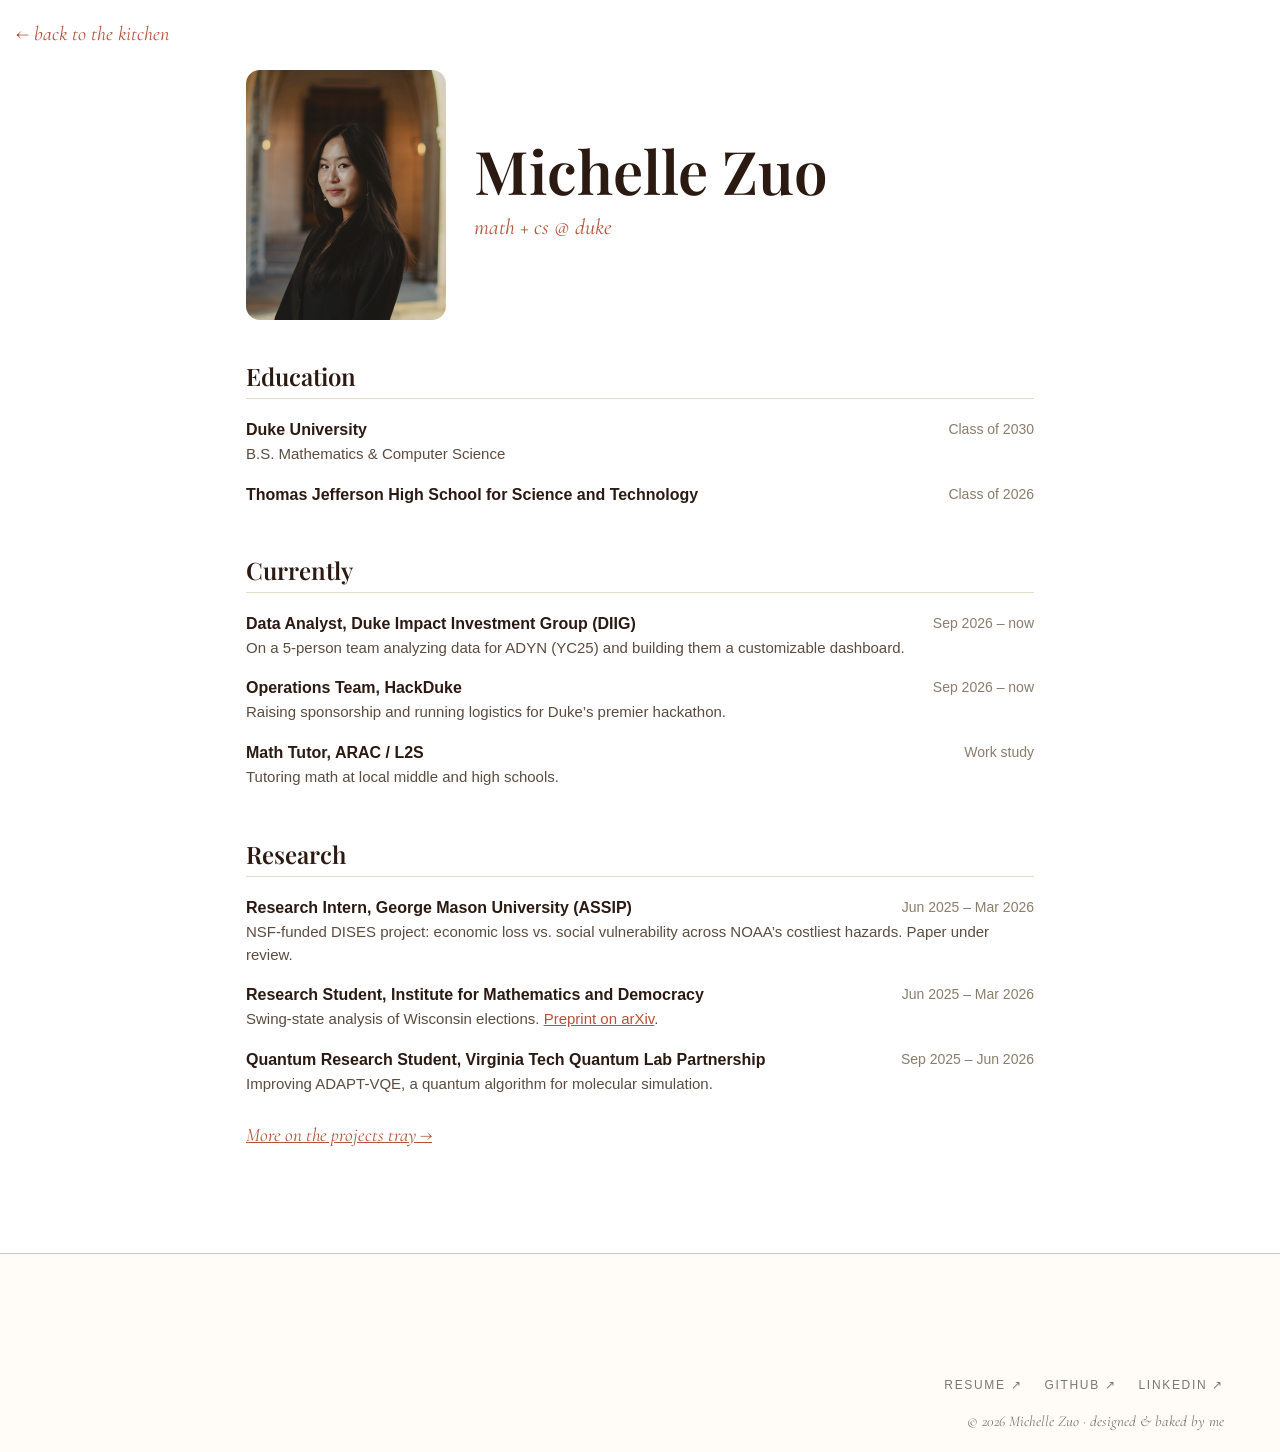
==== about.html @ 6991812d "Autumn window scene; version asset links to beat stale caches Co-Authored-By: Claude Opus 5.5 <norep" ====
<!DOCTYPE html>
<html lang="en">
<head>
  <meta charset="utf-8">
  <meta name="viewport" content="width=device-width, initial-scale=1">
  <title>About · Michelle Zuo</title>
  <link rel="icon" href="data:image/svg+xml,<svg xmlns='http://www.w3.org/2000/svg' viewBox='0 0 100 100'><text y='.9em' font-size='90'>🍪</text></svg>">
  <link rel="preconnect" href="https://fonts.googleapis.com">
  <link rel="preconnect" href="https://fonts.gstatic.com" crossorigin>
  <link href="https://fonts.googleapis.com/css2?family=Cormorant+Garamond:ital,wght@0,400;0,500;1,400;1,500&family=Playfair+Display:ital,wght@0,400;0,600;1,400;1,600&display=swap" rel="stylesheet">
  <link rel="stylesheet" href="css/style.css?v=4">
</head>
<body>
  <a class="back" href="index.html">← back to the kitchen</a>

  <main class="plain">
    <div class="about-top">
      <img class="photo" src="assets/me.jpg" alt="Michelle Zuo standing under the stone arches at Duke" width="800" height="1000">
      <div>
        <h1>Michelle Zuo</h1>
        <p class="kicker">math + cs @ duke</p>
      </div>
    </div>

    <h2>Education</h2>
    <ul class="entries">
      <li>
        <span class="what">Duke University</span>
        <span class="when">Class of 2030</span>
        <span class="detail">B.S. Mathematics &amp; Computer Science</span>
      </li>
      <li>
        <span class="what">Thomas Jefferson High School for Science and Technology</span>
        <span class="when">Class of 2026</span>
      </li>
    </ul>

    <h2>Currently</h2>
    <ul class="entries">
      <li>
        <span class="what">Data Analyst, Duke Impact Investment Group (DIIG)</span>
        <span class="when">Sep 2026 – now</span>
        <span class="detail">On a 5-person team analyzing data for ADYN (YC25) and building them a customizable dashboard.</span>
      </li>
      <li>
        <span class="what">Operations Team, HackDuke</span>
        <span class="when">Sep 2026 – now</span>
        <span class="detail">Raising sponsorship and running logistics for Duke’s premier hackathon.</span>
      </li>
      <li>
        <span class="what">Math Tutor, ARAC / L2S</span>
        <span class="when">Work study</span>
        <span class="detail">Tutoring math at local middle and high schools.</span>
      </li>
    </ul>

    <h2>Research</h2>
    <ul class="entries">
      <li>
        <span class="what">Research Intern, George Mason University (ASSIP)</span>
        <span class="when">Jun 2025 – Mar 2026</span>
        <span class="detail">NSF-funded DISES project: economic loss vs. social vulnerability across NOAA’s costliest hazards. Paper under review.</span>
      </li>
      <li>
        <span class="what">Research Student, Institute for Mathematics and Democracy</span>
        <span class="when">Jun 2025 – Mar 2026</span>
        <span class="detail">Swing-state analysis of Wisconsin elections. <a href="https://arxiv.org/abs/2510.26867" target="_blank" rel="noopener">Preprint on arXiv</a>.</span>
      </li>
      <li>
        <span class="what">Quantum Research Student, Virginia Tech Quantum Lab Partnership</span>
        <span class="when">Sep 2025 – Jun 2026</span>
        <span class="detail">Improving ADAPT-VQE, a quantum algorithm for molecular simulation.</span>
      </li>
    </ul>
    <p class="detail-note"><a href="projects.html">More on the projects tray →</a></p>
  </main>

  <footer class="site-footer">
    <div class="footer-inner">
      <!-- blank for now: drop a drawing in here later, e.g. <img src="assets/footer.png" alt=""> -->
      <div class="footer-art" aria-hidden="true"></div>
      <nav class="footer-links" aria-label="Elsewhere">
        <a href="assets/resume.pdf" target="_blank" rel="noopener">Resume ↗</a>
        <a href="https://github.com/michellezuo" target="_blank" rel="noopener">GitHub ↗</a>
        <a href="https://www.linkedin.com/in/michellezuo/" target="_blank" rel="noopener">LinkedIn ↗</a>
      </nav>
    </div>
    <p class="footer-copy">© 2026 Michelle Zuo · designed &amp; baked by me</p>
  </footer>
</body>
</html>
---- css/style.css ----
/* ---------- shared tokens ---------- */
:root {
  --cream: #f6ecd9;
  --wall: #f2e4c8;
  --plank: #efdfbf;
  --line: #4b2a1c;
  --terracotta: #b4533a;
  --rust: #93402b;
  --olive: #7f7b52;
  --olive-dark: #666240;
  --mustard: #dba54a;
  --night: #2e3a58;
  --wood: #8b5a3c;
  --ink: #2b1a12;
  --paper: #fffaf1;

  --f-display: "Playfair Display", Georgia, serif;
  --f-serif: "Cormorant Garamond", Georgia, serif;
  --f-body: "Helvetica Neue", Helvetica, Arial, sans-serif;
}

* { box-sizing: border-box; }
html, body { margin: 0; }
html { overflow-x: clip; } /* hidden popups shouldn't cause sideways scroll */
body {
  font-family: var(--f-body);
  color: var(--ink);
  background: #fff;
  -webkit-font-smoothing: antialiased;
  min-height: 100vh;
  display: flex;
  flex-direction: column;
}
body > main { flex: 1 0 auto; }
a { color: inherit; }

/* ---------- footer on every page (content above, rule, drawing + links) ---------- */
.site-footer {
  margin-top: 48px;
  border-top: 1px solid rgba(75, 42, 28, .25);
  background: rgba(255, 250, 241, .55);
  -webkit-backdrop-filter: blur(6px);
  backdrop-filter: blur(6px);
  color: rgba(43, 26, 18, .6);
}
.footer-inner {
  max-width: 1200px;
  margin: 0 auto;
  padding: 28px 16px 20px;
  display: flex;
  align-items: flex-end;
  justify-content: space-between;
  gap: 24px;
  flex-wrap: wrap;
}
/* blank spot for a drawing later: drop an <img> in here */
.footer-art {
  flex: 1 1 260px;
  min-height: 110px;
}
.footer-links {
  display: flex;
  gap: 22px;
  font-family: var(--f-body);
  font-size: 12px;
  letter-spacing: .14em;
  text-transform: uppercase;
}
.footer-links a {
  text-decoration: none;
  transition: color .15s;
}
.footer-links a:hover,
.footer-links a:focus-visible { color: var(--ink); text-decoration: underline; text-underline-offset: 4px; }
.footer-copy {
  max-width: 1200px;
  margin: 0 auto;
  padding: 0 16px 22px;
  font-family: var(--f-serif);
  font-style: italic;
  font-size: 15px;
  text-align: right;
}

/* back-to-kitchen link on subpages */
.back {
  display: inline-block;
  margin: 22px 16px 0;
  font-family: var(--f-serif);
  font-style: italic;
  font-size: 20px;
  text-decoration: none;
  color: var(--terracotta);
}
.back:hover { text-decoration: underline; text-underline-offset: 4px; }

/* ---------- landing / kitchen ---------- */
body.kitchen-page { background: var(--cream); }
.hello {
  text-align: center;
  padding: 30px 16px 0;
}
.hello h1 {
  margin: 0;
  font-family: var(--f-display);
  font-weight: 600;
  font-style: italic;
  font-size: clamp(38px, 6vw, 64px);
  color: var(--line);
  letter-spacing: -.01em;
}
.hello p {
  margin: 4px 0 0;
  font-family: var(--f-serif);
  font-style: italic;
  font-size: clamp(18px, 2.2vw, 23px);
  color: var(--rust);
}
.hello .hint {
  margin-top: 6px;
  font-family: var(--f-body);
  font-style: normal;
  font-size: 11px;
  letter-spacing: .18em;
  text-transform: uppercase;
  color: rgba(75, 42, 28, .5);
}
.kitchen-wrap {
  max-width: 1200px;
  width: 100%;
  margin: 12px auto 0;
  padding: 0 16px;
}
.kitchen { width: 100%; height: auto; display: block; }
.kitchen .ol { stroke: var(--line); stroke-width: 3; stroke-linejoin: round; stroke-linecap: round; }
.kitchen .serif { font-family: var(--f-display); font-style: italic; }

/* clickable things in the kitchen */
.hotspot { cursor: pointer; outline: none; }
.hotspot .lift { transition: transform .25s ease; transform-box: fill-box; transform-origin: center bottom; }
.hotspot:hover .lift,
.hotspot:focus-visible .lift { transform: translateY(-6px); }
.hotspot .uline { opacity: 0; transition: opacity .2s; }
.hotspot:hover .uline,
.hotspot:focus-visible .uline { opacity: 1; }

/* oven glow */
.oven-glow { opacity: .15; transition: opacity .35s ease; }
.oven-hot  { opacity: 0; transition: opacity .35s ease; }
#oven:hover .oven-glow, #oven:focus-visible .oven-glow { opacity: 1; }
#oven:hover .oven-hot,  #oven:focus-visible .oven-hot  { opacity: 1; }
.steam path { fill: none; stroke: #fff; stroke-width: 4; stroke-linecap: round; opacity: 0; }
#oven:hover .steam path, #oven:focus-visible .steam path,
#desserts:hover .steam path, #desserts:focus-visible .steam path { animation: steam 2.2s ease-in-out infinite; }
.steam path:nth-child(2) { animation-delay: .5s !important; }
.steam path:nth-child(3) { animation-delay: 1s !important; }
@keyframes steam {
  0%   { opacity: 0; transform: translateY(8px); }
  40%  { opacity: .8; }
  100% { opacity: 0; transform: translateY(-26px); }
}

/* chalkboard brightens on hover */
#desserts .chalk { transition: fill .2s; }
#desserts:hover .chalk, #desserts:focus-visible .chalk { fill: #fff6c9; }

/* autumn leaves */
.leaves path { stroke: rgba(75, 42, 28, .5); stroke-width: .8; animation: leaf linear infinite; }
@keyframes leaf {
  0%   { transform: translate(0, -30px) rotate(0deg); }
  25%  { transform: translate(14px, 50px) rotate(90deg); }
  50%  { transform: translate(-6px, 130px) rotate(200deg); }
  75%  { transform: translate(12px, 210px) rotate(280deg); }
  100% { transform: translate(-4px, 290px) rotate(360deg); }
}

/* sink easter egg */
.water { opacity: 0; transition: opacity .2s; }
#sink.on .water { opacity: 1; }
#sink.on .water line { animation: pour .5s linear infinite; }
@keyframes pour { to { stroke-dashoffset: -24; } }

/* cat tail wiggle */
.tail { transform-box: fill-box; transform-origin: 0% 0%; animation: wag 3s ease-in-out infinite; }
@keyframes wag { 0%,100% { transform: rotate(0); } 50% { transform: rotate(8deg); } }

/* text menu for small screens / screen readers */
.menu-list {
  display: none;
  list-style: none;
  margin: 20px 0 0;
  padding: 0;
  text-align: center;
  font-family: var(--f-display);
  font-style: italic;
  font-size: 22px;
  line-height: 1.7;
}
.menu-list a { color: var(--terracotta); }
@media (max-width: 640px) {
  .menu-list { display: block; }
}

@media (prefers-reduced-motion: reduce) {
  *, *::before, *::after { animation: none !important; transition: none !important; }
}

/* ---------- plain white pages (about / fun) ---------- */
.plain {
  max-width: 820px;
  width: 100%;
  margin: 0 auto;
  padding: 24px 16px 40px;
}
.plain h1 {
  font-family: var(--f-display);
  font-weight: 600;
  font-size: clamp(40px, 7vw, 60px);
  margin: 12px 0 4px;
}
.plain .kicker {
  font-family: var(--f-serif);
  font-style: italic;
  font-size: 22px;
  color: var(--terracotta);
  margin: 0 0 32px;
}
.plain h2 {
  font-family: var(--f-display);
  font-weight: 600;
  font-size: 24px;
  margin: 40px 0 12px;
  padding-bottom: 6px;
  border-bottom: 1.5px solid #e6dccb;
}
.about-top {
  display: grid;
  grid-template-columns: 200px 1fr;
  gap: 28px;
  align-items: center;
}
.photo-slot {
  aspect-ratio: 4 / 5;
  border: 1.5px dashed #cdbfa6;
  border-radius: 14px;
  display: grid;
  place-items: center;
  font-family: var(--f-serif);
  font-style: italic;
  font-size: 18px;
  color: #a8997f;
  text-align: center;
}
.photo {
  display: block;
  width: 100%;
  height: auto;
  aspect-ratio: 4 / 5;
  object-fit: cover;
  object-position: 50% 45%;
  border-radius: 14px;
}
.entries { list-style: none; margin: 0; padding: 0; }
.entries li {
  display: grid;
  grid-template-columns: 1fr auto;
  gap: 4px 16px;
  padding: 10px 0;
}
.entries .what { font-weight: 600; }
.entries .when { color: #8a7d6b; font-size: 14px; white-space: nowrap; }
.entries .detail { grid-column: 1 / -1; color: #5b4c40; font-size: 15px; line-height: 1.5; }
.entries .detail a,
.detail-note a { color: var(--terracotta); }
.detail-note { margin-top: 18px; font-family: var(--f-serif); font-style: italic; font-size: 19px; }
.tbd {
  font-family: var(--f-serif);
  font-style: italic;
  font-size: 22px;
  color: #a8997f;
}
@media (max-width: 560px) {
  .about-top { grid-template-columns: 1fr; }
  .photo-slot, .photo { max-width: 220px; }
  .entries li { grid-template-columns: 1fr; }
}

/* ---------- projects / baking tray ---------- */
body.tray-page {
  background: radial-gradient(ellipse at 50% 30%, #7a3f1f 0%, #4a2616 55%, #2c170d 100%) fixed;
  color: var(--cream);
}
.tray-page .back { color: var(--mustard); }
.tray-head { text-align: center; padding: 8px 16px 0; }
.tray-head h1 {
  margin: 0;
  font-family: var(--f-display);
  font-style: italic;
  font-weight: 600;
  font-size: clamp(38px, 6vw, 60px);
  color: var(--cream);
}
.tray-head p {
  margin: 4px 0 0;
  font-family: var(--f-serif);
  font-style: italic;
  font-size: clamp(18px, 2.2vw, 22px);
  color: var(--mustard);
}
.tray-stage {
  position: relative;
  max-width: 880px;
  width: 100%;
  margin: 80px auto 0;
  padding: 0 16px;
}
.tray {
  position: relative;
  padding: 44px 36px;
  border-radius: 22px;
  background:
    linear-gradient(135deg, rgba(255,255,255,.12), rgba(255,255,255,0) 40%),
    linear-gradient(#a9a39a, #8b857c);
  border: 3px solid var(--line);
  box-shadow:
    inset 0 0 0 10px #9d978d,
    inset 0 0 0 13px var(--line),
    0 24px 50px rgba(0,0,0,.45);
}
.tray::before { /* parchment */
  content: "";
  position: absolute;
  inset: 22px;
  border-radius: 6px;
  background: #efe1c4;
  opacity: .9;
  box-shadow: inset 0 0 30px rgba(120,70,20,.25);
}
.cookies {
  position: relative;
  display: grid;
  grid-template-columns: repeat(3, 1fr);
  gap: 34px 26px;
  justify-items: center;
}
@media (max-width: 600px) {
  .cookies { grid-template-columns: repeat(2, 1fr); gap: 22px 14px; }
  .tray { padding: 36px 22px; }
}

.cookie-slot { position: relative; width: 100%; display: grid; justify-items: center; }
.cookie {
  --size: min(170px, 34vw);
  position: relative;
  width: var(--size);
  height: var(--size);
  border: 0;
  padding: 0;
  cursor: pointer;
  background: none;
  transition: transform .25s ease;
}
.cookie:hover,
.cookie:focus-visible,
.cookie.open { transform: translateY(-8px) scale(1.04); outline: none; }
.cookie img { width: 100%; height: 100%; object-fit: contain; display: block; }
/* empty spot on the parchment until the hand-drawn cookie goes in */
.cookie .blank {
  position: absolute;
  inset: 8%;
  border-radius: 50%;
  border: 1.5px dashed rgba(75, 42, 28, .35);
  background: rgba(255, 255, 255, .25);
}
.cookie:focus-visible .blank { border-color: var(--terracotta); border-style: solid; }

.cookie-name {
  margin-top: 10px;
  font-family: var(--f-serif);
  font-style: italic;
  font-size: 18px;
  color: var(--line);
  position: relative;
  text-align: center;
}

/* the little bakery-tag popup */
.card {
  position: absolute;
  top: calc(100% - 6px);
  left: 50%;
  z-index: 20;
  width: min(290px, calc(100vw - 32px));
  padding: 14px 16px 16px;
  background: var(--paper);
  color: var(--ink);
  border: 1.5px solid var(--line);
  border-radius: 10px;
  box-shadow: 0 12px 30px rgba(40, 20, 10, .35);
  opacity: 0;
  pointer-events: none;
  transform: translate(calc(-50% + var(--nudge, 0px)), 6px);
  transition: opacity .2s ease, transform .2s ease;
}
.cookie-slot.open .card {
  opacity: 1;
  pointer-events: auto;
  transform: translate(calc(-50% + var(--nudge, 0px)), 0);
}
.card h3 { margin: 0 0 4px; font-family: var(--f-display); font-size: 20px; }
.card p  { margin: 0 0 10px; font-size: 14px; line-height: 1.45; color: #5b4c40; }
.card .chips { display: flex; flex-wrap: wrap; gap: 6px; }
.card .chips span {
  font-size: 12px;
  padding: 2px 8px;
  border-radius: 999px;
  background: #f2e4c8;
  border: 1px solid #d9c5a0;
}
.card .links { margin-top: 10px; font-size: 13px; }
.card .links a { color: var(--terracotta); font-weight: 600; margin-right: 12px; }

.tray-steam {
  position: absolute;
  left: 16px; top: -66px;
  width: calc(100% - 32px);
  height: 80px;
  pointer-events: none;
}
.tray-steam path {
  fill: none; stroke: rgba(255,255,255,.55); stroke-width: 5; stroke-linecap: round;
  animation: steam 3s ease-in-out infinite;
}
.tray-steam path:nth-child(2) { animation-delay: .8s; }
.tray-steam path:nth-child(3) { animation-delay: 1.6s; }
.tray-steam path:nth-child(4) { animation-delay: 2.2s; }

.tray-page .site-footer {
  background: rgba(30, 15, 8, .35);
  border-top-color: rgba(246, 236, 217, .2);
  color: rgba(246, 236, 217, .6);
}
.tray-page .footer-links a:hover,
.tray-page .footer-links a:focus-visible { color: var(--cream); }
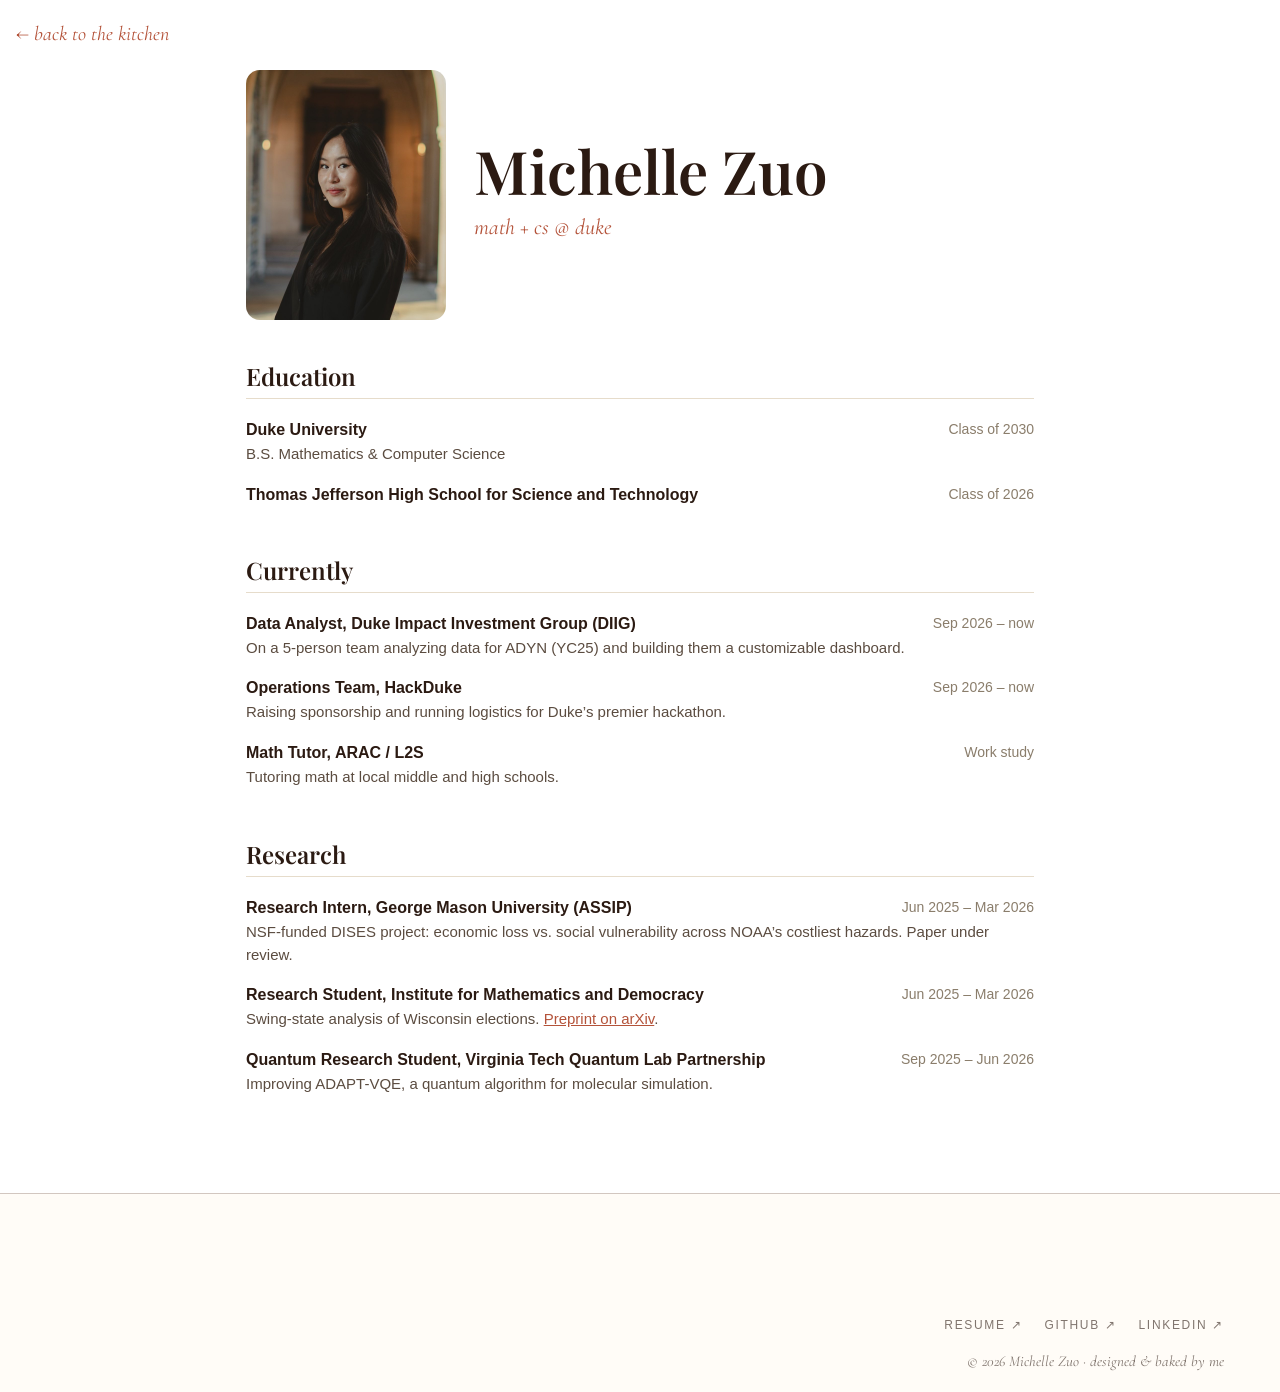
==== commit 0ff1219c: "Three big cookies with full recipe-card project pages - Tray trimmed to Find|A|Qure, ADYN x DIIG, an" ====
--- a/about.html
+++ b/about.html
@@ -8,7 +8,7 @@
   <link rel="preconnect" href="https://fonts.googleapis.com">
   <link rel="preconnect" href="https://fonts.gstatic.com" crossorigin>
   <link href="https://fonts.googleapis.com/css2?family=Cormorant+Garamond:ital,wght@0,400;0,500;1,400;1,500&family=Playfair+Display:ital,wght@0,400;0,600;1,400;1,600&display=swap" rel="stylesheet">
-  <link rel="stylesheet" href="css/style.css?v=4">
+  <link rel="stylesheet" href="css/style.css?v=8">
 </head>
 <body>
   <a class="back" href="index.html">← back to the kitchen</a>
@@ -72,7 +72,6 @@
         <span class="detail">Improving ADAPT-VQE, a quantum algorithm for molecular simulation.</span>
       </li>
     </ul>
-    <p class="detail-note"><a href="projects.html">More on the projects tray →</a></p>
   </main>
 
   <footer class="site-footer">
--- a/css/style.css
+++ b/css/style.css
@@ -340,17 +340,17 @@
   position: relative;
   display: grid;
   grid-template-columns: repeat(3, 1fr);
-  gap: 34px 26px;
+  gap: 30px 20px;
   justify-items: center;
 }
 @media (max-width: 600px) {
-  .cookies { grid-template-columns: repeat(2, 1fr); gap: 22px 14px; }
+  .cookies { grid-template-columns: 1fr; gap: 26px; }
   .tray { padding: 36px 22px; }
 }
 
 .cookie-slot { position: relative; width: 100%; display: grid; justify-items: center; }
 .cookie {
-  --size: min(170px, 34vw);
+  --size: min(225px, 23vw);
   position: relative;
   width: var(--size);
   height: var(--size);
@@ -363,22 +363,23 @@
 .cookie:hover,
 .cookie:focus-visible,
 .cookie.open { transform: translateY(-8px) scale(1.04); outline: none; }
-.cookie img { width: 100%; height: 100%; object-fit: contain; display: block; }
-/* empty spot on the parchment until the hand-drawn cookie goes in */
-.cookie .blank {
-  position: absolute;
-  inset: 8%;
-  border-radius: 50%;
-  border: 1.5px dashed rgba(75, 42, 28, .35);
-  background: rgba(255, 255, 255, .25);
-}
-.cookie:focus-visible .blank { border-color: var(--terracotta); border-style: solid; }
+@media (max-width: 600px) {
+  .cookie { --size: min(230px, 62vw); }
+}
+.cookie img {
+  width: 100%;
+  height: 100%;
+  object-fit: contain;
+  display: block;
+  filter: drop-shadow(0 6px 5px rgba(80, 40, 15, .35));
+}
+.cookie:focus-visible img { filter: drop-shadow(0 0 0 var(--terracotta)) drop-shadow(0 0 4px var(--mustard)); }
 
 .cookie-name {
-  margin-top: 10px;
-  font-family: var(--f-serif);
-  font-style: italic;
-  font-size: 18px;
+  margin-top: 4px;
+  font-family: var(--f-display);
+  font-style: italic;
+  font-size: 20px;
   color: var(--line);
   position: relative;
   text-align: center;
@@ -387,10 +388,10 @@
 /* the little bakery-tag popup */
 .card {
   position: absolute;
-  top: calc(100% - 6px);
+  top: calc(100% + 8px);
   left: 50%;
   z-index: 20;
-  width: min(290px, calc(100vw - 32px));
+  width: min(320px, calc(100vw - 32px));
   padding: 14px 16px 16px;
   background: var(--paper);
   color: var(--ink);
@@ -409,16 +410,83 @@
 }
 .card h3 { margin: 0 0 4px; font-family: var(--f-display); font-size: 20px; }
 .card p  { margin: 0 0 10px; font-size: 14px; line-height: 1.45; color: #5b4c40; }
-.card .chips { display: flex; flex-wrap: wrap; gap: 6px; }
-.card .chips span {
+.card .card-meta { font-size: 12px; color: #8a7d6b; margin-bottom: 8px; }
+.card .card-hint { margin: 10px 0 0; font-family: var(--f-serif); font-style: italic; font-size: 16px; color: var(--terracotta); }
+.chips { display: flex; flex-wrap: wrap; gap: 6px; }
+.chips span {
   font-size: 12px;
   padding: 2px 8px;
   border-radius: 999px;
   background: #f2e4c8;
   border: 1px solid #d9c5a0;
 }
-.card .links { margin-top: 10px; font-size: 13px; }
-.card .links a { color: var(--terracotta); font-weight: 600; margin-right: 12px; }
+.links { margin-top: 18px; font-size: 14px; }
+.links a { color: var(--terracotta); font-weight: 600; margin-right: 16px; }
+
+/* the full recipe card (opens on click) */
+.recipe {
+  width: min(760px, calc(100vw - 32px));
+  max-height: calc(100vh - 48px);
+  padding: 0;
+  border: 1.5px solid var(--line);
+  border-radius: 14px;
+  background: var(--paper);
+  color: var(--ink);
+  box-shadow: 0 30px 80px rgba(20, 10, 5, .5);
+  overflow: auto;
+}
+.recipe::backdrop { background: rgba(30, 15, 8, .6); backdrop-filter: blur(2px); }
+.recipe[open] { animation: recipe-in .22s ease; }
+@keyframes recipe-in { from { opacity: 0; transform: translateY(12px); } }
+.recipe-body {
+  padding: 40px 48px 44px;
+}
+.recipe-close {
+  position: sticky;
+  top: 10px;
+  float: right;
+  margin: 10px 10px 0 0;
+  width: 36px;
+  height: 36px;
+  border: 1.5px solid var(--line);
+  border-radius: 50%;
+  background: var(--paper);
+  font-size: 22px;
+  line-height: 1;
+  cursor: pointer;
+}
+.recipe-close:hover, .recipe-close:focus-visible { background: var(--mustard); outline: none; }
+.recipe-kicker {
+  margin: 0;
+  font-family: var(--f-body);
+  font-size: 11px;
+  letter-spacing: .18em;
+  text-transform: uppercase;
+  color: var(--terracotta);
+}
+.recipe-title {
+  margin: 4px 0 2px;
+  font-family: var(--f-display);
+  font-style: italic;
+  font-weight: 600;
+  font-size: clamp(30px, 5vw, 42px);
+  line-height: 1.1;
+}
+.recipe-meta { margin: 0 0 8px; padding-bottom: 18px; border-bottom: 1.5px solid var(--terracotta); font-family: var(--f-serif); font-style: italic; font-size: 19px; color: #7a6a58; }
+.recipe h3 {
+  margin: 28px 0 8px;
+  font-family: var(--f-display);
+  font-weight: 600;
+  font-size: 20px;
+}
+.recipe p, .recipe li { font-size: 15.5px; line-height: 1.65; color: #4a3b30; }
+.recipe p { margin: 0; }
+.recipe ol { margin: 0; padding-left: 22px; }
+.recipe li { margin: 6px 0; padding-left: 4px; }
+.recipe li::marker { font-family: var(--f-display); font-weight: 600; color: var(--terracotta); }
+@media (max-width: 600px) {
+  .recipe-body { padding: 28px 22px 32px; }
+}
 
 .tray-steam {
   position: absolute;
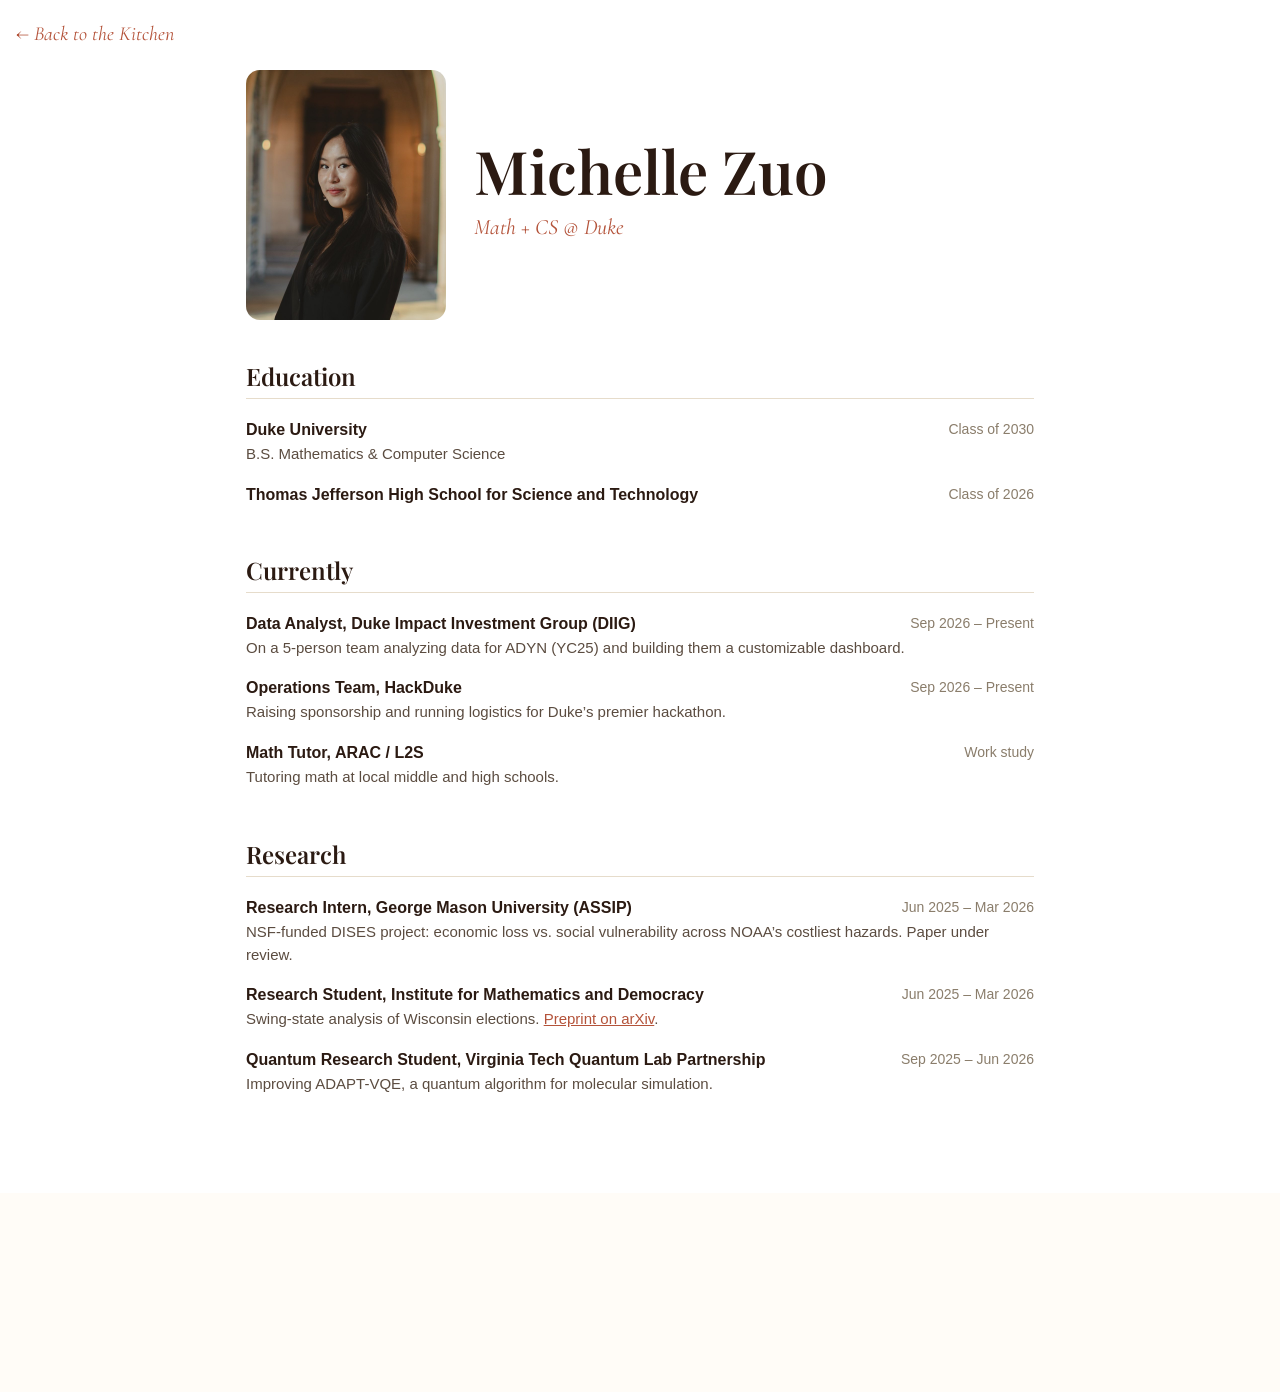
==== commit 448292bf: "Title-case headings and labels site-wide; drop two-person prom photo Co-Authored-By: Claude Opus 5.5" ====
--- a/about.html
+++ b/about.html
@@ -8,17 +8,17 @@
   <link rel="preconnect" href="https://fonts.googleapis.com">
   <link rel="preconnect" href="https://fonts.gstatic.com" crossorigin>
   <link href="https://fonts.googleapis.com/css2?family=Cormorant+Garamond:ital,wght@0,400;0,500;1,400;1,500&family=Playfair+Display:ital,wght@0,400;0,600;1,400;1,600&display=swap" rel="stylesheet">
-  <link rel="stylesheet" href="css/style.css?v=8">
+  <link rel="stylesheet" href="css/style.css?v=13">
 </head>
 <body>
-  <a class="back" href="index.html">← back to the kitchen</a>
+  <a class="back" href="index.html">← Back to the Kitchen</a>
 
   <main class="plain">
     <div class="about-top">
       <img class="photo" src="assets/me.jpg" alt="Michelle Zuo standing under the stone arches at Duke" width="800" height="1000">
       <div>
         <h1>Michelle Zuo</h1>
-        <p class="kicker">math + cs @ duke</p>
+        <p class="kicker">Math + CS @ Duke</p>
       </div>
     </div>
 
@@ -39,12 +39,12 @@
     <ul class="entries">
       <li>
         <span class="what">Data Analyst, Duke Impact Investment Group (DIIG)</span>
-        <span class="when">Sep 2026 – now</span>
+        <span class="when">Sep 2026 – Present</span>
         <span class="detail">On a 5-person team analyzing data for ADYN (YC25) and building them a customizable dashboard.</span>
       </li>
       <li>
         <span class="what">Operations Team, HackDuke</span>
-        <span class="when">Sep 2026 – now</span>
+        <span class="when">Sep 2026 – Present</span>
         <span class="detail">Raising sponsorship and running logistics for Duke’s premier hackathon.</span>
       </li>
       <li>
@@ -84,7 +84,7 @@
         <a href="https://www.linkedin.com/in/michellezuo/" target="_blank" rel="noopener">LinkedIn ↗</a>
       </nav>
     </div>
-    <p class="footer-copy">© 2026 Michelle Zuo · designed &amp; baked by me</p>
+    <p class="footer-copy">© 2026 Michelle Zuo · Designed &amp; Baked by Me</p>
   </footer>
 </body>
 </html>
--- a/css/style.css
+++ b/css/style.css
@@ -510,3 +510,62 @@
 }
 .tray-page .footer-links a:hover,
 .tray-page .footer-links a:focus-visible { color: var(--cream); }
+
+/* ---------- fun page: pinterest-style baking board ---------- */
+.plain.wide { max-width: 1100px; }
+.board-note { margin: -4px 0 20px; color: #7a6a58; font-size: 15px; }
+.board { display: flex; gap: 16px; align-items: flex-start; }
+.board-col { flex: 1; min-width: 0; }
+@media (max-width: 560px) { .board, .board-col { gap: 10px; } .board .pin { margin-bottom: 10px; border-radius: 12px; } }
+.pin {
+  position: relative;
+  display: block;
+  width: 100%;
+  margin: 0 0 16px;
+  padding: 0;
+  border: 0;
+  border-radius: 16px;
+  overflow: hidden;
+  background: #f2e4c8;
+  cursor: zoom-in;
+  box-shadow: 0 2px 10px rgba(75, 42, 28, .12);
+  transition: transform .2s ease, box-shadow .2s ease;
+}
+.pin img { display: block; width: 100%; height: auto; }
+.pin:hover, .pin:focus-visible {
+  transform: translateY(-3px);
+  box-shadow: 0 10px 26px rgba(75, 42, 28, .22);
+  outline: none;
+}
+.pin:focus-visible { box-shadow: 0 0 0 3px var(--mustard), 0 10px 26px rgba(75, 42, 28, .22); }
+.pin-cap {
+  position: absolute;
+  left: 0; right: 0; bottom: 0;
+  padding: 36px 16px 14px;
+  text-align: left;
+  color: #fff;
+  background: linear-gradient(transparent, rgba(30, 15, 8, .72));
+  opacity: 0;
+  transform: translateY(6px);
+  transition: opacity .2s ease, transform .2s ease;
+}
+.pin-cap strong { display: block; font-family: var(--f-display); font-size: 18px; font-weight: 600; }
+.pin-cap span { display: block; font-family: var(--f-serif); font-style: italic; font-size: 16px; opacity: .9; }
+.pin:hover .pin-cap, .pin:focus-visible .pin-cap { opacity: 1; transform: none; }
+/* touch screens can't hover, so always show captions there */
+@media (hover: none) { .pin-cap { opacity: 1; transform: none; } }
+
+.pin-view {
+  padding: 0;
+  border: 0;
+  border-radius: 14px;
+  background: var(--paper);
+  max-width: min(900px, calc(100vw - 32px));
+  max-height: calc(100vh - 48px);
+  overflow: auto;
+}
+.pin-view::backdrop { background: rgba(30, 15, 8, .7); }
+.pin-view .recipe-close { position: absolute; top: 10px; right: 10px; float: none; margin: 0; }
+.pin-view figure { margin: 0; }
+.pin-view img { display: block; max-width: 100%; max-height: calc(100vh - 110px); margin: 0 auto; }
+.pin-view figcaption { padding: 12px 18px 16px; font-family: var(--f-serif); font-style: italic; font-size: 19px; color: #4a3b30; }
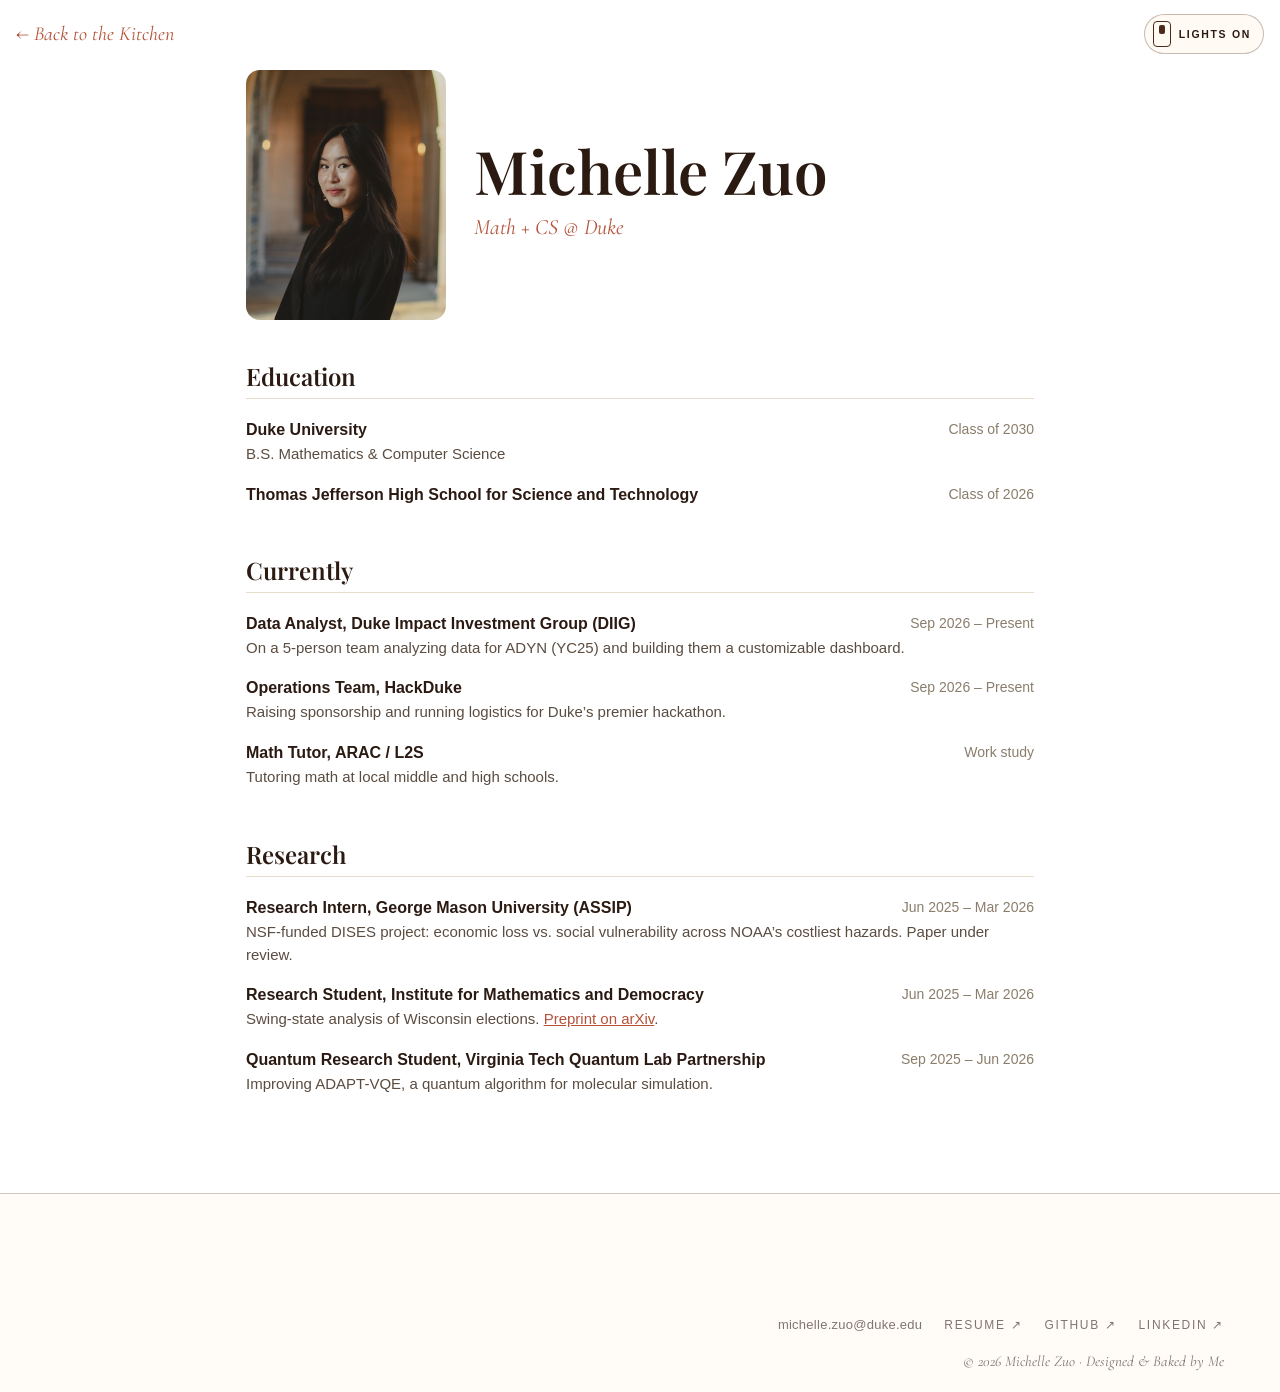
==== commit e874abe6: "Night mode, oven-mitt tray, scroll reveal, mixer cursor, opening cabinets, footer email - Light swit" ====
--- a/about.html
+++ b/about.html
@@ -8,7 +8,8 @@
   <link rel="preconnect" href="https://fonts.googleapis.com">
   <link rel="preconnect" href="https://fonts.gstatic.com" crossorigin>
   <link href="https://fonts.googleapis.com/css2?family=Cormorant+Garamond:ital,wght@0,400;0,500;1,400;1,500&family=Playfair+Display:ital,wght@0,400;0,600;1,400;1,600&display=swap" rel="stylesheet">
-  <link rel="stylesheet" href="css/style.css?v=13">
+  <script>try{if(localStorage.getItem('theme')==='dark')document.documentElement.dataset.theme='dark'}catch(e){}</script>
+  <link rel="stylesheet" href="css/style.css?v=16">
 </head>
 <body>
   <a class="back" href="index.html">← Back to the Kitchen</a>
@@ -79,6 +80,7 @@
       <!-- blank for now: drop a drawing in here later, e.g. <img src="assets/footer.png" alt=""> -->
       <div class="footer-art" aria-hidden="true"></div>
       <nav class="footer-links" aria-label="Elsewhere">
+        <a class="email" href="mailto:michelle.zuo@duke.edu">michelle.zuo@duke.edu</a>
         <a href="assets/resume.pdf" target="_blank" rel="noopener">Resume ↗</a>
         <a href="https://github.com/michellezuo" target="_blank" rel="noopener">GitHub ↗</a>
         <a href="https://www.linkedin.com/in/michellezuo/" target="_blank" rel="noopener">LinkedIn ↗</a>
@@ -86,5 +88,6 @@
     </div>
     <p class="footer-copy">© 2026 Michelle Zuo · Designed &amp; Baked by Me</p>
   </footer>
+  <script src="js/theme.js?v=16"></script>
 </body>
 </html>
--- a/css/style.css
+++ b/css/style.css
@@ -569,3 +569,161 @@
 .pin-view figure { margin: 0; }
 .pin-view img { display: block; max-width: 100%; max-height: calc(100vh - 110px); margin: 0 auto; }
 .pin-view figcaption { padding: 12px 18px 16px; font-family: var(--f-serif); font-style: italic; font-size: 19px; color: #4a3b30; }
+
+/* ---------- footer email ---------- */
+.footer-links { flex-wrap: wrap; align-items: baseline; }
+.footer-links a.email { text-transform: none; letter-spacing: .02em; font-size: 13px; }
+
+/* ---------- cabinet doors (landing) ---------- */
+.cabinet { cursor: pointer; outline: none; }
+.cab-door { transition: transform .45s cubic-bezier(.3, .7, .3, 1); }
+.cab-door rect { transition: fill .45s; }
+.cabinet.open .cab-door { transform: scaleX(.1); }
+.cabinet.open .cab-door rect { fill: #8a8660; }
+.cabinet:hover:not(.open) .cab-door { transform: scaleX(.97); }
+.cabinet:focus-visible .cab-inside rect:first-child,
+.cabinet:focus-visible .cab-door rect { stroke: var(--mustard); stroke-width: 4; }
+
+/* ---------- oven mitt slides the tray out (projects) ---------- */
+.tray { animation: tray-in 1.1s cubic-bezier(.2, .8, .25, 1) both; }
+@keyframes tray-in {
+  from { transform: translateX(-120vw) rotate(-2deg); }
+  70%  { transform: translateX(10px) rotate(.4deg); }
+  to   { transform: none; }
+}
+.mitt {
+  position: absolute;
+  left: -104px;
+  top: 50%;
+  width: 170px;
+  z-index: 5;
+  pointer-events: none;
+  opacity: 0;
+  filter: drop-shadow(0 8px 10px rgba(0, 0, 0, .35));
+  animation: mitt 2.1s cubic-bezier(.2, .8, .25, 1) both;
+}
+@keyframes mitt {
+  0%   { opacity: 1; transform: translate(-120vw, -50%) rotate(-2deg); }
+  37%  { opacity: 1; transform: translate(10px, -50%) rotate(.4deg); }
+  52%  { opacity: 1; transform: translate(0, -50%); }
+  68%  { opacity: 1; transform: translate(0, -50%); }
+  100% { opacity: 0; transform: translate(-150px, -38%) rotate(-14deg); }
+}
+@media (max-width: 600px) { .mitt { width: 120px; left: -78px; } }
+
+/* ---------- fun page: photos fade + slide up on scroll ---------- */
+.pin {
+  opacity: 0;
+  translate: 0 28px;
+  transition: opacity .7s ease var(--d, 0ms), translate .7s cubic-bezier(.2, .8, .25, 1) var(--d, 0ms),
+              transform .2s ease, box-shadow .2s ease;
+}
+.pin.in { opacity: 1; translate: 0 0; }
+@media (prefers-reduced-motion: reduce) { .pin { opacity: 1; translate: none; } }
+
+/* ---------- light switch (top right, every page) ---------- */
+.light-switch {
+  position: fixed;
+  top: 14px;
+  right: 16px;
+  z-index: 70;
+  display: flex;
+  align-items: center;
+  gap: 8px;
+  padding: 6px 12px 6px 8px;
+  border: 1.5px solid rgba(75, 42, 28, .3);
+  border-radius: 999px;
+  background: rgba(255, 250, 241, .85);
+  -webkit-backdrop-filter: blur(6px);
+  backdrop-filter: blur(6px);
+  color: var(--ink);
+  font: 600 10.5px/1 var(--f-body);
+  letter-spacing: .16em;
+  text-transform: uppercase;
+  cursor: pointer;
+  transition: background .3s, color .3s, border-color .3s;
+}
+.light-switch:focus-visible { outline: 3px solid var(--mustard); outline-offset: 2px; }
+.light-switch .plate {
+  position: relative;
+  width: 18px;
+  height: 26px;
+  border: 1.5px solid var(--line);
+  border-radius: 4px;
+  background: var(--paper);
+}
+.light-switch .nub {
+  position: absolute;
+  left: 50%;
+  top: 3px;
+  width: 6px;
+  height: 9px;
+  margin-left: -3px;
+  border-radius: 2px;
+  background: var(--line);
+  transition: top .2s ease;
+}
+@media (max-width: 480px) { .light-switch .ls-label { display: none; } .light-switch { padding: 6px; } }
+
+/* ---------- night mode: the kitchen lights are off ---------- */
+body, .site-footer { transition: background-color .4s ease, color .4s ease; }
+:root[data-theme="dark"] { color-scheme: dark; }
+:root[data-theme="dark"] body { background: #15100c; color: #efe3cf; }
+:root[data-theme="dark"] .light-switch { background: rgba(30, 22, 17, .85); color: #efe3cf; border-color: rgba(239, 227, 207, .25); }
+:root[data-theme="dark"] .light-switch .plate { background: #3a2a1f; border-color: #efe3cf; }
+:root[data-theme="dark"] .light-switch .nub { top: 13px; background: #efe3cf; }
+:root[data-theme="dark"] .back { color: #e39b76; }
+
+/* kitchen */
+:root[data-theme="dark"] body.kitchen-page { background: #0e1019; }
+:root[data-theme="dark"] .hello h1 { color: #f3e6cf; }
+:root[data-theme="dark"] .hello p { color: #e39b76; }
+:root[data-theme="dark"] .hello .hint { color: rgba(239, 227, 207, .45); }
+.kitchen { transition: filter .5s ease; }
+:root[data-theme="dark"] .kitchen { filter: url(#moonlight); }
+#sky stop { transition: stop-color .5s ease; }
+:root[data-theme="dark"] #sky stop:first-child { stop-color: #1b2340; }
+:root[data-theme="dark"] #sky stop:last-child  { stop-color: #4a4a6a; }
+:root[data-theme="dark"] .sun { fill: #f4f0e2; }
+:root[data-theme="dark"] .oven-glow { opacity: .6; }  /* the oven is the nightlight */
+:root[data-theme="dark"] .menu-list a { color: #e39b76; }
+
+/* plain pages */
+:root[data-theme="dark"] .plain .kicker { color: #e39b76; }
+:root[data-theme="dark"] .plain h2 { border-bottom-color: #3a2d24; }
+:root[data-theme="dark"] .entries .when { color: #a8987f; }
+:root[data-theme="dark"] .entries .detail { color: #cdbfa9; }
+:root[data-theme="dark"] .entries .detail a, :root[data-theme="dark"] .detail-note a { color: #e39b76; }
+:root[data-theme="dark"] .tbd, :root[data-theme="dark"] .board-note { color: #b3a48f; }
+:root[data-theme="dark"] .pin { background: #2a1f18; box-shadow: 0 2px 10px rgba(0, 0, 0, .4); }
+:root[data-theme="dark"] .pin-view { background: #211812; }
+:root[data-theme="dark"] .pin-view figcaption { color: #efe3cf; }
+
+/* projects */
+:root[data-theme="dark"] body.tray-page { background: radial-gradient(ellipse at 50% 30%, #3d2012 0%, #1e0f08 55%, #0c0604 100%) fixed; }
+:root[data-theme="dark"] .tray { filter: brightness(.82); }
+:root[data-theme="dark"] .card,
+:root[data-theme="dark"] .recipe { background: #211812; color: #efe3cf; border-color: #5a4535; }
+:root[data-theme="dark"] .card p,
+:root[data-theme="dark"] .recipe p,
+:root[data-theme="dark"] .recipe li { color: #d6c8b2; }
+:root[data-theme="dark"] .card .card-meta,
+:root[data-theme="dark"] .recipe-meta { color: #a8987f; }
+:root[data-theme="dark"] .chips span { background: #3a2d24; border-color: #5a4535; color: #efe3cf; }
+:root[data-theme="dark"] .links a,
+:root[data-theme="dark"] .card .card-hint,
+:root[data-theme="dark"] .recipe-kicker { color: #e39b76; }
+:root[data-theme="dark"] .recipe-close { background: #2a1f18; color: #efe3cf; border-color: #efe3cf; }
+
+/* footer */
+:root[data-theme="dark"] .site-footer { background: rgba(20, 14, 10, .6); border-top-color: rgba(239, 227, 207, .15); color: rgba(239, 227, 207, .6); }
+:root[data-theme="dark"] .footer-links a:hover,
+:root[data-theme="dark"] .footer-links a:focus-visible { color: #fff; }
+
+/* ---------- hand-mixer cursor (mouse users only) ---------- */
+@media (hover: hover) and (pointer: fine) {
+  html { cursor: url("../assets/cursor/mixer.png") 5 25, auto; }
+  a, button, [role="button"], .hotspot, .cookie, .pin, .recipe-close, .light-switch, .cabinet {
+    cursor: url("../assets/cursor/mixer-on.png") 5 25, pointer;
+  }
+}
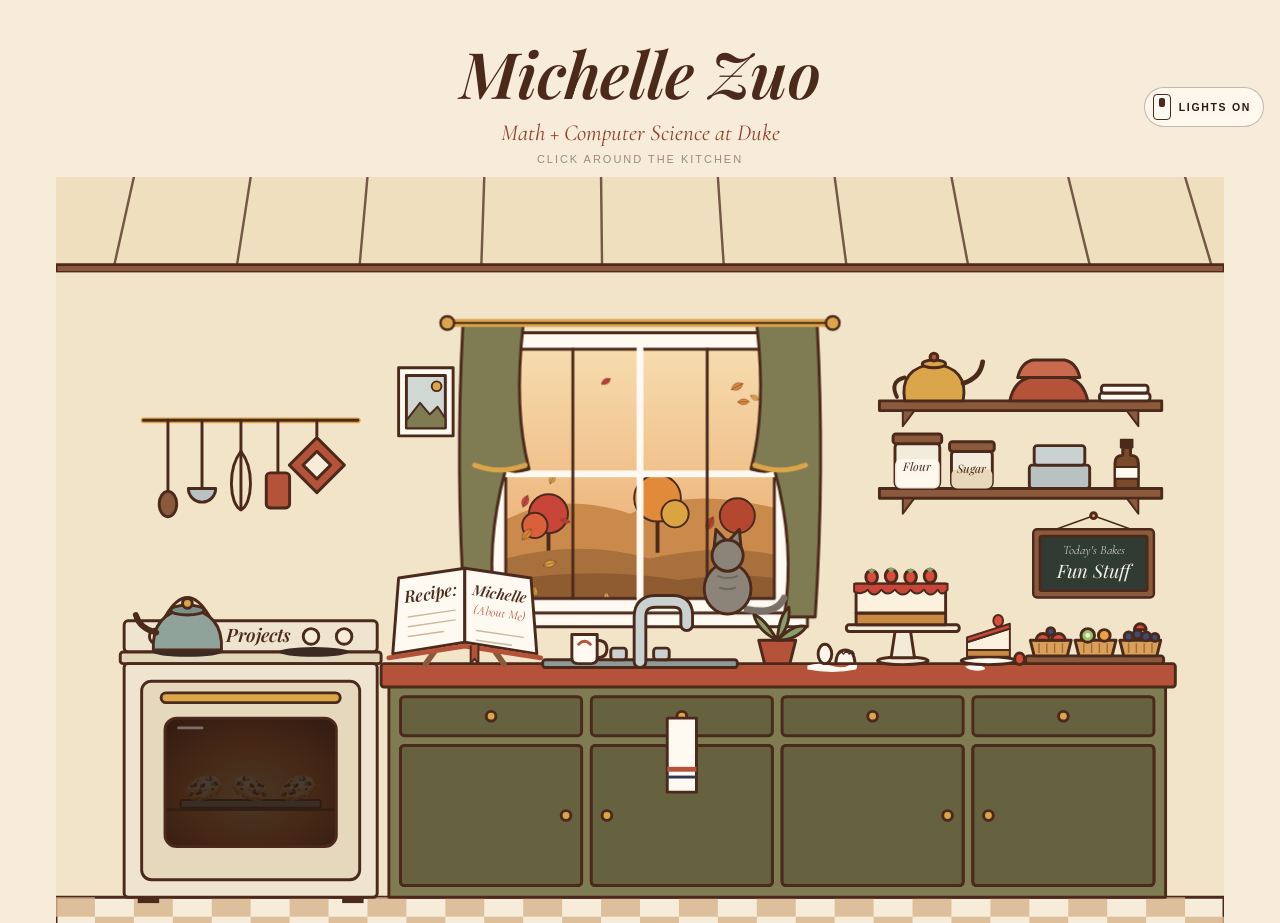
==== commit 14a9a560: "Scrolling home page, cabinet contents, footer contact, plain lights-off, white projects page - About" ====
--- a/about.html
+++ b/about.html
@@ -2,92 +2,11 @@
 <html lang="en">
 <head>
   <meta charset="utf-8">
-  <meta name="viewport" content="width=device-width, initial-scale=1">
-  <title>About · Michelle Zuo</title>
-  <link rel="icon" href="data:image/svg+xml,<svg xmlns='http://www.w3.org/2000/svg' viewBox='0 0 100 100'><text y='.9em' font-size='90'>🍪</text></svg>">
-  <link rel="preconnect" href="https://fonts.googleapis.com">
-  <link rel="preconnect" href="https://fonts.gstatic.com" crossorigin>
-  <link href="https://fonts.googleapis.com/css2?family=Cormorant+Garamond:ital,wght@0,400;0,500;1,400;1,500&family=Playfair+Display:ital,wght@0,400;0,600;1,400;1,600&display=swap" rel="stylesheet">
-  <script>try{if(localStorage.getItem('theme')==='dark')document.documentElement.dataset.theme='dark'}catch(e){}</script>
-  <link rel="stylesheet" href="css/style.css?v=16">
+  <title>About Me · Michelle Zuo</title>
+  <meta http-equiv="refresh" content="0; url=index.html#about">
+  <link rel="canonical" href="index.html#about">
 </head>
 <body>
-  <a class="back" href="index.html">← Back to the Kitchen</a>
-
-  <main class="plain">
-    <div class="about-top">
-      <img class="photo" src="assets/me.jpg" alt="Michelle Zuo standing under the stone arches at Duke" width="800" height="1000">
-      <div>
-        <h1>Michelle Zuo</h1>
-        <p class="kicker">Math + CS @ Duke</p>
-      </div>
-    </div>
-
-    <h2>Education</h2>
-    <ul class="entries">
-      <li>
-        <span class="what">Duke University</span>
-        <span class="when">Class of 2030</span>
-        <span class="detail">B.S. Mathematics &amp; Computer Science</span>
-      </li>
-      <li>
-        <span class="what">Thomas Jefferson High School for Science and Technology</span>
-        <span class="when">Class of 2026</span>
-      </li>
-    </ul>
-
-    <h2>Currently</h2>
-    <ul class="entries">
-      <li>
-        <span class="what">Data Analyst, Duke Impact Investment Group (DIIG)</span>
-        <span class="when">Sep 2026 – Present</span>
-        <span class="detail">On a 5-person team analyzing data for ADYN (YC25) and building them a customizable dashboard.</span>
-      </li>
-      <li>
-        <span class="what">Operations Team, HackDuke</span>
-        <span class="when">Sep 2026 – Present</span>
-        <span class="detail">Raising sponsorship and running logistics for Duke’s premier hackathon.</span>
-      </li>
-      <li>
-        <span class="what">Math Tutor, ARAC / L2S</span>
-        <span class="when">Work study</span>
-        <span class="detail">Tutoring math at local middle and high schools.</span>
-      </li>
-    </ul>
-
-    <h2>Research</h2>
-    <ul class="entries">
-      <li>
-        <span class="what">Research Intern, George Mason University (ASSIP)</span>
-        <span class="when">Jun 2025 – Mar 2026</span>
-        <span class="detail">NSF-funded DISES project: economic loss vs. social vulnerability across NOAA’s costliest hazards. Paper under review.</span>
-      </li>
-      <li>
-        <span class="what">Research Student, Institute for Mathematics and Democracy</span>
-        <span class="when">Jun 2025 – Mar 2026</span>
-        <span class="detail">Swing-state analysis of Wisconsin elections. <a href="https://arxiv.org/abs/2510.26867" target="_blank" rel="noopener">Preprint on arXiv</a>.</span>
-      </li>
-      <li>
-        <span class="what">Quantum Research Student, Virginia Tech Quantum Lab Partnership</span>
-        <span class="when">Sep 2025 – Jun 2026</span>
-        <span class="detail">Improving ADAPT-VQE, a quantum algorithm for molecular simulation.</span>
-      </li>
-    </ul>
-  </main>
-
-  <footer class="site-footer">
-    <div class="footer-inner">
-      <!-- blank for now: drop a drawing in here later, e.g. <img src="assets/footer.png" alt=""> -->
-      <div class="footer-art" aria-hidden="true"></div>
-      <nav class="footer-links" aria-label="Elsewhere">
-        <a class="email" href="mailto:michelle.zuo@duke.edu">michelle.zuo@duke.edu</a>
-        <a href="assets/resume.pdf" target="_blank" rel="noopener">Resume ↗</a>
-        <a href="https://github.com/michellezuo" target="_blank" rel="noopener">GitHub ↗</a>
-        <a href="https://www.linkedin.com/in/michellezuo/" target="_blank" rel="noopener">LinkedIn ↗</a>
-      </nav>
-    </div>
-    <p class="footer-copy">© 2026 Michelle Zuo · Designed &amp; Baked by Me</p>
-  </footer>
-  <script src="js/theme.js?v=16"></script>
+  <p>About Me now lives on the <a href="index.html#about">home page</a>.</p>
 </body>
 </html>
